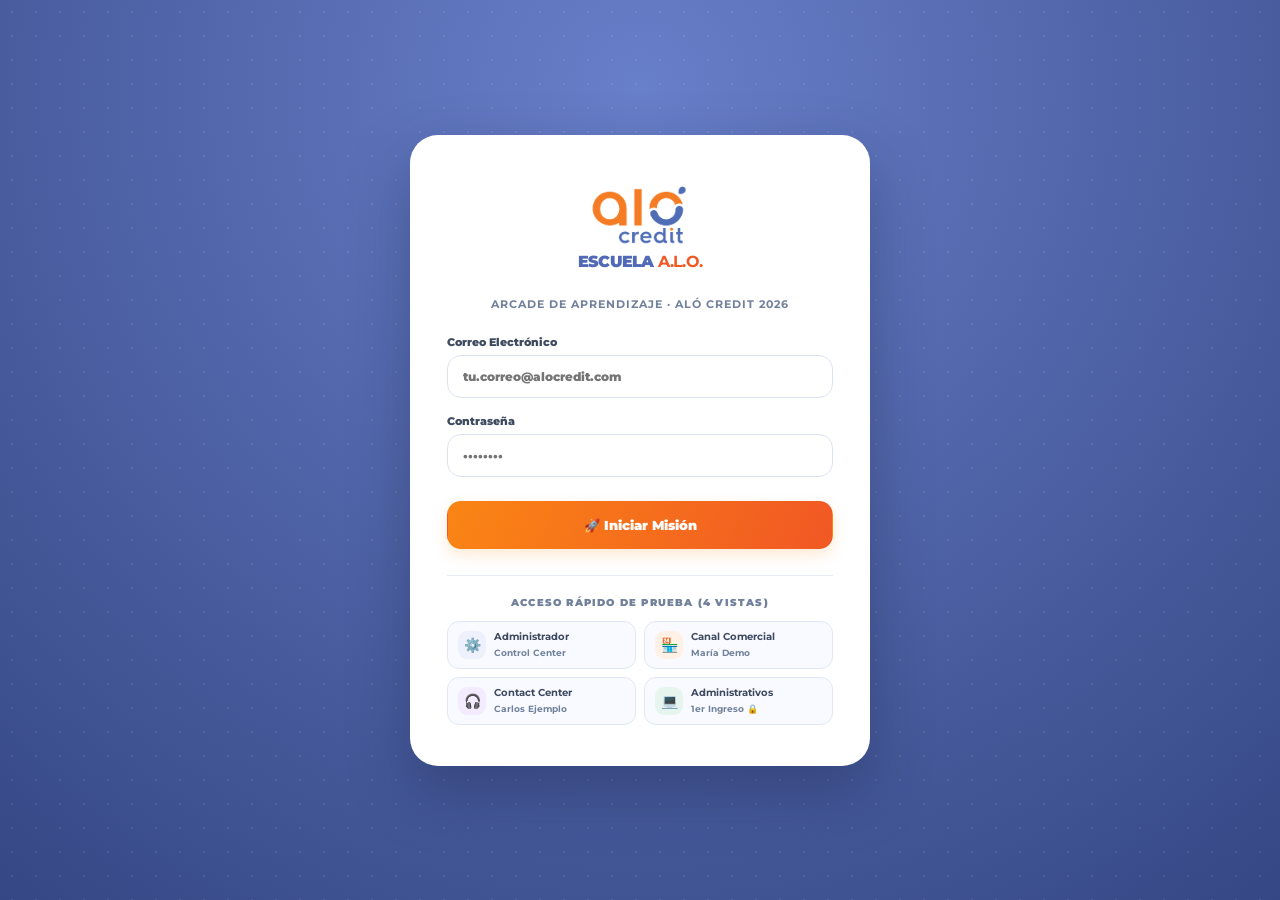
==== public/index.html @ 47733f9c "Add files via upload" ====
<!doctype html>
<html lang="es">
<head>
    <meta charset="utf-8">
    <meta name="viewport" content="width=device-width, initial-scale=1, viewport-fit=cover">
    <meta name="theme-color" content="#5169B7">
    <meta name="description" content="Escuela A.L.O. Arcade: experiencia interactiva de formación, onboarding, evaluación y analítica de Aló Credit. Arquitectura MVC PHP + SPA.">
    <title>Escuela A.L.O. | Level up · Tu talento transforma</title>
    <link rel="icon" type="image/png" href="./assets/logo.png">
    
    <!-- Hojas de Estilo Desacopladas (Rutas relativas para GitHub Pages y servidores locales) -->
    <link rel="stylesheet" href="./assets/css/app.css">
    <link rel="stylesheet" href="./assets/css/auth.css">
    <link rel="stylesheet" href="./assets/css/certificate.css">
</head>
<body>
    <div id="app-root">
        <!-- Renderizado dinámico de la SPA o Login -->
        <div style="min-height:100vh; display:flex; align-items:center; justify-content:center; font-family:'Montserrat',sans-serif; color:#5169b7;">
            <div style="text-align:center;">
                <div style="font-size:48px; margin-bottom:12px;">★</div>
                <h2 style="margin:0;">Iniciando Escuela A.L.O....</h2>
            </div>
        </div>
    </div>

    <!-- Inyección de configuración global para SPA (Soporte GitHub Pages y modo offline) -->
    <script>
        // Configuración de rutas relativas y detección de servidor estático
        window.APP_BASE_URL = '.';
        if (
            window.location.protocol === 'file:' ||
            window.location.hostname.includes('github.io') ||
            window.location.hostname.includes('githubpreview.dev')
        ) {
            window.FORCE_STATIC_MODE = true;
        }
    </script>

    <!-- Scripts de la Aplicación -->
    <script src="./assets/js/sound.js"></script>
    <script src="./assets/js/api.js"></script>
    <script src="./assets/js/course-player.js"></script>
    <script src="./assets/js/admin.js"></script>
    <script src="./assets/js/auth.js"></script>
    <script src="./assets/js/spa.js"></script>
</body>
</html>
---- public/assets/css/app.css ----
@import url('https://fonts.googleapis.com/css2?family=Montserrat:wght@400;500;600;700;800;900&display=swap');
:root{--orange:#fa8514;--orange-hot:#f15824;--blue:#5169b7;--ink:#3e4a60;--fog:#e6e7f5;--white:#fff;--surface:#f8f9ff;--line:#e6ebf5;--muted:#71809b;--gold:#ffbb37;--green:#0c9376;--red:#ed5e52;--shadow:0 11px 38px rgba(60,74,96,.075);--shadow-heavy:0 22px 58px rgba(60,74,96,.14);--radius:20px}
*{box-sizing:border-box}html{scroll-behavior:smooth}body{font-family:'Montserrat',Arial,sans-serif;font-size:13px;margin:0;background:#f3f6fd;color:var(--ink);-webkit-font-smoothing:antialiased}button,input,select,textarea{font:inherit}button{cursor:pointer}button:disabled{opacity:.5;cursor:not-allowed}a{text-decoration:none;color:inherit}img{max-width:100%}[hidden]{display:none!important}h1,h2,h3,h4,p{margin-top:0}h1{font-size:29px;letter-spacing:-1.2px;line-height:1.16}h2{font-size:21px;letter-spacing:-.5px}h3{font-size:16px;letter-spacing:-.25px}p{line-height:1.65}small{font-size:11px}::selection{background:#fa85144a}svg{vertical-align:middle}button:focus-visible,a:focus-visible,input:focus-visible,select:focus-visible,textarea:focus-visible{outline:3px solid var(--orange);outline-offset:3px}
.app-shell{display:flex;min-height:100vh}.sidebar{width:252px;min-width:252px;position:sticky;top:0;left:0;align-self:flex-start;height:100vh;background:var(--blue);color:#fff;display:flex;flex-direction:column;padding:22px 16px 16px;overflow:auto;z-index:50;box-shadow:7px 0 28px rgba(81,105,183,.13)}.sidebar:before{content:"";position:absolute;inset:0;background:radial-gradient(circle at 25% -4%,#fff3 0 130px,transparent 132px),linear-gradient(150deg,#fff1,transparent 35%);pointer-events:none}.brand-pane{padding:13px 14px 12px;background:#fff;border-radius:18px;position:relative;box-shadow:0 11px 22px rgba(30,48,99,.17);margin-bottom:24px;text-align:center}.brand-pane img{display:block;object-fit:contain;height:55px;width:100%;margin:auto}.brand-bottom{font-weight:900;font-size:16px;letter-spacing:-.8px;color:var(--blue);white-space:nowrap}.brand-bottom b{color:var(--orange-hot)}.side-kicker{font-size:10px;letter-spacing:1.5px;text-transform:uppercase;color:#fffe;font-weight:800;margin:6px 10px 9px}.side-nav{display:flex;flex-direction:column;gap:5px;position:relative}.nav-btn{border:0;background:transparent;width:100%;text-align:left;display:flex;gap:12px;align-items:center;color:#f8faff;padding:12px 13px;border-radius:13px;font-size:12px;font-weight:750;transition:background .16s,transform .16s}.nav-btn:hover{background:#fff2;transform:translateX(2px)}.nav-btn.active{background:#fff;color:var(--blue);box-shadow:0 7px 16px #1d2d6a30}.nav-btn.active .nav-icon{color:var(--orange-hot)}.nav-icon{display:inline-flex;font-size:17px;width:20px;justify-content:center;flex-shrink:0}.nav-tag{margin-left:auto;font-weight:900;color:#fff;background:var(--orange-hot);padding:2px 6px;border-radius:7px;font-size:9px}.side-divider{height:1px;background:#ffffff38;margin:16px 12px 13px}.side-bottom{margin-top:auto;position:relative;padding-top:24px}.side-achievement{background:#ffffff1e;border:1px solid #ffffff38;border-radius:16px;padding:14px;display:flex;align-items:center;gap:10px}.side-achievement span:first-child{font-size:28px}.side-achievement b{display:block;font-size:12px}.side-achievement small{color:#ffffffdb}.side-bottom p{font-size:10px;color:#ffffffdc;text-align:center;margin:14px 0 4px}
.shell-main{flex:1;min-width:0;display:flex;flex-direction:column}.topbar{position:sticky;z-index:40;top:0;background:#fffc;backdrop-filter:blur(18px);border-bottom:1px solid #ecedf7;min-height:78px;display:flex;align-items:center;gap:17px;padding:15px 30px}.topbar-left{display:flex;align-items:center;gap:12px;min-width:0}.topbar-greeting{display:block;font-weight:850;font-size:15px;color:var(--ink)}.topbar-sub{color:#8c96aa;display:block;font-size:10px;margin-top:3px}.topbar-spacer{flex:1}.top-search{display:flex;align-items:center;border:1px solid var(--line);background:#f7f8fd;border-radius:13px;min-width:170px;width:300px;padding:10px 12px;gap:10px}.top-search input{border:none;outline:0;min-width:0;width:100%;background:transparent;color:var(--ink);font-size:11px}.top-search svg{opacity:.6}.top-pill{background:#fff2ed;color:#d96610;border-radius:99px;padding:8px 11px;border:1px solid #ffe2ca;font-size:10px;font-weight:800;white-space:nowrap}.user-picker{display:flex;align-items:center;gap:9px}.user-avatar{width:37px;height:37px;background:linear-gradient(145deg,var(--orange),var(--orange-hot));display:grid;place-items:center;border-radius:13px;color:#fff;font-weight:900;flex-shrink:0;box-shadow:0 4px 9px #fa851433}.user-picker select{border:0;background:transparent;min-width:140px;max-width:180px;font-size:11px;color:var(--ink);font-weight:750;cursor:pointer}.hamburger{display:none;border:0;border-radius:11px;background:#f4f6fd;padding:9px;color:var(--blue)}
.page-root{padding:28px 32px 34px;flex:1;width:100%;max-width:1700px;margin:0 auto}.app-footer{padding:15px 32px 22px;color:#98a0b1;font-size:10px;display:flex;justify-content:space-between;gap:15px;flex-wrap:wrap}.page-head{display:flex;align-items:end;justify-content:space-between;gap:20px;margin-bottom:22px;flex-wrap:wrap}.eyebrow{display:inline-flex;align-items:center;gap:6px;text-transform:uppercase;letter-spacing:1.4px;font-weight:900;color:var(--orange-hot);font-size:10px;margin-bottom:9px}.page-head p{color:var(--muted);margin:8px 0 0;font-size:12px}.section-head{display:flex;justify-content:space-between;gap:14px;align-items:center;margin:25px 0 14px}.section-head h2{margin:0}.section-head p{margin:5px 0 0;color:var(--muted);font-size:11px}.section-actions{display:flex;align-items:center;gap:8px;flex-wrap:wrap}
.btn{border:1px solid transparent;border-radius:12px;padding:12px 17px;display:inline-flex;align-items:center;justify-content:center;gap:8px;background:#fff;color:var(--ink);font-weight:850;font-size:11px;box-shadow:0 3px 8px #3e4a6008;white-space:nowrap;transition:transform .15s,box-shadow .15s,background .15s}.btn:hover:not(:disabled){transform:translateY(-2px);box-shadow:0 7px 18px #3e4a601c}.btn:active:not(:disabled){transform:translateY(1px)}.btn-primary{background:linear-gradient(110deg,var(--orange),var(--orange-hot));color:#fff;box-shadow:0 6px 15px #fa85142f}.btn-outline{border-color:#cfd8ef;background:#fff;color:var(--blue)}.btn-soft{background:#eef1fb;color:var(--blue)}.btn-ghost{background:transparent;color:var(--blue);box-shadow:none}.btn-small{font-size:10px;padding:9px 12px;border-radius:10px}.btn-danger{background:#ffefef;color:#d74439;border:1px solid #fad5d2}.btn-wide{width:100%}.icon-btn{background:#fff;border:1px solid var(--line);border-radius:12px;padding:8px 10px;color:var(--blue)}.mini-badge{display:inline-flex;align-items:center;gap:4px;border-radius:20px;background:#f1f3fd;color:var(--blue);font-size:10px;padding:5px 9px;font-weight:850}.mini-badge.orange{background:#fff1e5;color:#f17813}.mini-badge.green{background:#e6f6ee;color:#12815f}.mini-badge.red{background:#fff1ee;color:#d94c43}.mini-badge.gold{background:#fff6da;color:#b9840d}.mini-badge.dark{background:#edf0f5;color:#4f647b}
.card{background:#fff;border:1px solid var(--line);box-shadow:var(--shadow);border-radius:var(--radius);padding:20px}.card.clean{box-shadow:none}.card-clip{overflow:hidden}.card-header{display:flex;align-items:center;justify-content:space-between;gap:12px;margin-bottom:13px}.card-header h3{margin:0}.card-header .muted{font-size:10px;color:var(--muted)}.subtle{color:var(--muted)}.kpi-grid{display:grid;grid-template-columns:repeat(4,minmax(0,1fr));gap:15px}.kpi-card{padding:20px 18px;display:flex;align-items:center;gap:14px}.kpi-icon{width:47px;height:47px;border-radius:15px;background:#fff2e5;color:var(--orange-hot);display:grid;place-items:center;font-size:23px;flex-shrink:0}.kpi-icon.blue{background:#edf0ff;color:var(--blue)}.kpi-icon.green{background:#e9f9f4;color:var(--green)}.kpi-icon.gold{background:#fff7e8;color:#d58d09}.kpi-label{display:block;color:var(--muted);font-size:10px;font-weight:700;line-height:1.3}.kpi-value{display:block;color:var(--ink);font-size:24px;letter-spacing:-1px;font-weight:900;margin:5px 0 0}.kpi-sub{font-size:9px;color:#9ba5b8;display:block;margin-top:2px}
.hero{position:relative;overflow:hidden;min-height:280px;background:#79b9f0 url('[data-uri]') center center/cover;border-radius:25px;padding:26px 29px;display:flex;align-items:center;border:2px solid #fff;box-shadow:0 13px 30px #5169b725}.hero:before{content:"";position:absolute;inset:0;background:linear-gradient(90deg,#5169b7 0%,#5169b7ed 19%,#5169b7b8 43%,transparent 77%)}.hero:after{content:"";position:absolute;left:0;bottom:0;right:0;height:30px;background:repeating-linear-gradient(90deg,#aa6825 0 38px,#d58527 38px 73px,#a96b2e 73px 76px);opacity:.92;clip-path:polygon(0 48%,65% 48%,68% 0%,100% 0%,100% 100%,0 100%)}.hero-content{max-width:545px;position:relative;z-index:2;color:white;padding-bottom:12px}.hero-top{display:inline-flex;gap:6px;align-items:center;padding:6px 10px;border-radius:8px;color:#fff;background:#fff3;backdrop-filter:blur(5px);font-size:10px;font-weight:850;letter-spacing:.9px;margin-bottom:12px}.hero h1{font-size:38px;color:#fff;text-shadow:0 3px 0 #3e4a6030;line-height:1.08;letter-spacing:-1.8px;margin-bottom:10px}.hero h1 em{color:#ffd054;font-style:normal}.hero p{font-size:12px;line-height:1.8;max-width:415px;color:#ffffffed;margin-bottom:16px}.hero-actions{display:flex;align-items:center;flex-wrap:wrap;gap:10px}.hero .btn-ghost-light{color:#fff;background:#ffffff27;border-color:#ffffff70}.hero-avatar{height:260px;width:225px;position:absolute;bottom:12px;right:18%;z-index:2;filter:drop-shadow(1px 9px 0px #40538d38)}.hero-coin{z-index:2;position:absolute;color:#ffca41;font-size:31px;top:53px;right:9%;text-shadow:0 3px 0 #bb7619}.hero-coin.two{top:auto;bottom:88px;right:32%;font-size:22px}.hero-star{z-index:2;position:absolute;right:5%;bottom:63px;font-size:35px;transform:rotate(-15deg)}.home-body{display:grid;grid-template-columns:minmax(0,1.7fr) minmax(280px,.92fr);gap:17px}.pillar-grid{display:grid;grid-template-columns:repeat(3,minmax(0,1fr));gap:12px}.pillar-card{background:linear-gradient(135deg,#ff762b,#f15824);color:#fff;min-height:118px;border-radius:18px;padding:17px;position:relative;overflow:hidden;box-shadow:0 7px 16px #f158242b}.pillar-card:after{content:"✦";position:absolute;font-size:82px;color:#ffffff15;top:-35px;right:-3px}.pillar-card.l{background:linear-gradient(135deg,#ffc14f,#f49b0b);box-shadow:0 7px 16px #ffc14f31}.pillar-card.o{background:linear-gradient(135deg,#25a58a,#087860);box-shadow:0 7px 16px #25a58a2b}.pillar-card .pillar-symbol{font-size:28px;display:block;margin-bottom:12px}.pillar-card b{font-size:14px}.pillar-card small{display:block;line-height:1.5;font-size:10px;margin-top:5px;color:#fffdf1}.role-grid{display:grid;grid-template-columns:repeat(3,minmax(0,1fr));gap:12px}.role-tile{border:1px solid #e2e6f7;background:#f8faff;border-radius:15px;padding:16px 12px;text-align:left;min-height:108px;transition:transform .2s,border-color .2s}.role-tile:hover{border-color:var(--blue);transform:translateY(-3px)}.role-tile .role-icon{font-size:29px;display:block;margin-bottom:12px}.role-tile b{font-size:11px}.role-tile.selected{border:2px solid var(--orange);background:#fff6eb}.mission-card{padding:21px;position:relative;overflow:hidden}.mission-card:before{content:"";position:absolute;width:150px;height:150px;border-radius:50%;right:-92px;top:-96px;background:#ffe9cf}.mission-heading{display:flex;gap:13px;align-items:center}.mission-badge{height:46px;width:46px;display:grid;place-items:center;background:#fff2e2;border-radius:13px;font-size:25px}.mission-heading h3{margin:0;font-size:15px}.mission-heading p{margin:5px 0 0;font-size:10px;color:var(--muted)}.progress-track{height:10px;border-radius:15px;background:#e7ecf7;overflow:hidden;margin-top:16px}.progress-fill{height:100%;background:linear-gradient(90deg,var(--orange),var(--orange-hot));border-radius:15px;transition:width .4s}.progress-fill.green{background:linear-gradient(90deg,#18bc91,#07866b)}.progress-row{display:flex;justify-content:space-between;align-items:center;gap:12px;margin-top:8px;color:var(--muted);font-size:10px;font-weight:700}.mini-path{display:flex;align-items:start;gap:7px;margin:22px 0 20px}.path-step{flex:1;text-align:center;position:relative;min-width:0}.path-step:not(:last-child):after{content:"";position:absolute;left:calc(50% + 21px);right:calc(-50% + 21px);top:19px;border-top:3px dotted #d8deec}.step-cube{width:38px;height:38px;border-radius:11px;display:grid;place-items:center;background:#e6ebf5;color:#8791a7;font-size:18px;font-weight:900;margin:0 auto 8px;box-shadow:0 5px 0 #d2d8e7;position:relative;z-index:2}.step-cube.done{background:#26b18b;color:white;box-shadow:0 5px 0 #16866a}.step-cube.now{background:var(--orange);color:white;box-shadow:0 5px 0 #cd5817}.path-step small{font-size:9px;font-weight:800;display:block;color:var(--muted);line-height:1.3}.xp-card{display:flex;align-items:center;gap:15px;background:#fff8e9;border:1px solid #ffe3b6;border-radius:17px;padding:17px}.xp-card span:first-child{font-size:31px}.xp-card b{font-size:16px}.xp-card small{display:block;color:#a17d47;margin-top:3px}.xp-spark{font-weight:900;font-size:26px;color:#e99e1d}
.course-grid{display:grid;grid-template-columns:repeat(3,minmax(0,1fr));gap:15px}.course-card{padding:0;overflow:hidden;display:flex;flex-direction:column;transition:transform .16s,box-shadow .16s}.course-card:hover{transform:translateY(-3px);box-shadow:var(--shadow-heavy)}.course-cover{height:136px;position:relative;background:linear-gradient(135deg,#647bd2,#93c9f3);overflow:hidden;padding:16px;display:flex;align-items:flex-end;color:white}.course-cover.orange{background:linear-gradient(135deg,#ffab4c,#f15824)}.course-cover.green{background:linear-gradient(135deg,#17b28d,#087b73)}.course-cover.purple{background:linear-gradient(135deg,#7b78d3,#5169b7)}.course-cover.gold{background:linear-gradient(135deg,#ffd262,#fa8514)}.course-cover:before{content:"";position:absolute;right:-22px;top:-24px;width:145px;height:145px;border:24px solid #ffffff2d;border-radius:50%}.course-cover-icon{position:absolute;right:15px;bottom:5px;line-height:1;font-size:88px;opacity:.4;transform:rotate(-10deg)}.course-cover-label{position:relative;z-index:1;font-size:10px;font-weight:900;background:#ffffff38;padding:6px 9px;border-radius:7px}.course-body{padding:17px;flex:1;display:flex;flex-direction:column;gap:10px}.course-body h3{margin:0;font-size:13px;line-height:1.45}.course-body p{font-size:10px;color:var(--muted);margin:0}.course-meta{display:flex;align-items:center;gap:7px;flex-wrap:wrap;margin-top:auto}.course-card .progress-track{height:7px;margin:2px 0 0}.course-footer{display:flex;align-items:center;justify-content:space-between;gap:8px}.course-footer small{font-weight:800;color:var(--muted)}.empty-state{text-align:center;padding:34px;border:2px dashed #dce1f2;border-radius:18px;background:#fff;color:var(--muted)}.empty-state div{font-size:40px;margin-bottom:12px}.empty-state h3{color:var(--ink)}
.level-intro{padding:24px;background:linear-gradient(110deg,#fff8ef,#fff);border:1px solid #f8d7b9;border-radius:20px;display:flex;gap:16px;align-items:center;justify-content:space-between;margin-bottom:22px}.level-summary{display:flex;gap:14px;align-items:center}.level-summary .medal{font-size:45px}.level-summary h2{margin:0 0 5px}.level-summary p{margin:0;color:var(--muted);font-size:11px}.level-grid{display:grid;grid-template-columns:repeat(3,minmax(0,1fr));gap:16px}.level-card{position:relative;overflow:hidden;padding:21px;min-height:265px;display:flex;flex-direction:column}.level-card .level-num{font-size:10px;letter-spacing:1.5px;color:var(--blue);font-weight:900}.level-card .level-large{font-size:42px;line-height:1;margin:18px 0}.level-card h3{font-size:14px;line-height:1.45;margin:0 0 8px}.level-card p{font-size:11px;color:var(--muted);flex:1}.level-card.finished{border-color:#bee7d6}.level-card.current{border:2px solid var(--orange);box-shadow:0 12px 26px #fa851420}.level-card.locked{background:#f7f8fc}.level-card.locked:before{content:'🔒';position:absolute;top:20px;right:18px}.level-card .btn{margin-top:12px}.timeline-info{display:flex;gap:8px;flex-wrap:wrap;margin:9px 0 0}.timeline-info .mini-badge{font-size:9px}
.course-shell{display:grid;grid-template-columns:minmax(0,1.65fr) minmax(250px,.75fr);gap:18px;align-items:start}.course-play-header{padding:0;overflow:hidden}.play-world{background:linear-gradient(90deg,#5169b7e0,#5169b790),url('[data-uri]') center center/cover;color:#fff;padding:32px;min-height:182px}.play-world h1{font-size:26px;color:#fff;margin:12px 0 8px}.play-world p{font-size:11px;color:#fffdf4;max-width:510px}.play-content{padding:24px}.phase-nav{display:flex;gap:6px;margin-bottom:21px;overflow:auto;padding-bottom:5px}.phase-btn{background:#f4f6fc;border:1px solid transparent;border-radius:10px;padding:11px 12px;font-size:10px;color:var(--muted);font-weight:850;white-space:nowrap}.phase-btn.current{background:var(--blue);color:#fff}.phase-btn.passed{color:var(--green);background:#e6f6f0}.reading-panel{background:#f7f9fd;border:1px solid var(--line);padding:20px;border-radius:17px;min-height:175px}.reading-panel h2{font-size:18px;margin:0 0 11px}.reading-panel p{font-size:12px;color:#667387}.reading-panel .story-quote{font-size:15px;line-height:1.75;font-weight:750;color:var(--ink)}.options-list{display:flex;flex-direction:column;gap:9px;margin-top:15px}.option-btn{width:100%;display:flex;align-items:flex-start;text-align:left;gap:11px;border:1px solid #dce3ef;background:#fff;border-radius:13px;padding:14px 13px;color:var(--ink);font-size:11px;line-height:1.55;font-weight:650;transition:border-color .15s,background .15s}.option-btn:hover{border-color:var(--blue);background:#f7f9ff}.option-btn.selected{border-color:var(--blue);background:#eef2ff}.option-letter{width:22px;height:22px;border-radius:7px;display:grid;place-items:center;background:#eef1fb;color:var(--blue);font-weight:900;font-size:10px;flex-shrink:0}.quiz-progress{background:#eef1fb;border-radius:8px;height:8px;overflow:hidden;margin:13px 0}.quiz-progress>div{height:100%;background:linear-gradient(90deg,var(--orange),var(--orange-hot))}.quiz-result{text-align:center;padding:25px;background:#fff;border:1px solid var(--line);border-radius:20px}.quiz-result .score-circle{width:130px;height:130px;display:grid;place-items:center;border:9px solid var(--orange);border-radius:50%;margin:12px auto 22px;font-size:31px;font-weight:900;color:var(--ink)}.quiz-result .score-circle.pass{border-color:#1caf85}.quiz-result h2{font-size:21px}.course-outline{display:flex;flex-direction:column;gap:8px}.outline-item{display:flex;align-items:center;gap:10px;padding:12px;border:1px solid var(--line);background:#fff;border-radius:12px;text-align:left;width:100%;transition:background .15s}.outline-item:hover{background:#f7f9ff}.outline-item.active{border-color:var(--orange);background:#fff9f4}.outline-symbol{width:30px;height:30px;display:grid;place-items:center;background:#f0f3fb;border-radius:9px;flex-shrink:0}.outline-text{font-size:10px;line-height:1.5;flex:1}.outline-text b{display:block;color:var(--ink);font-size:11px}.outline-text small{color:var(--muted)}
.filter-row{display:flex;align-items:center;gap:10px;flex-wrap:wrap;margin-bottom:18px}.select,.text-input,.textarea{border:1px solid #dbe2ee;border-radius:12px;padding:11px 12px;background:#fff;color:var(--ink);font-size:11px;min-width:0;outline-color:var(--blue)}.text-input{width:100%}.textarea{width:100%;resize:vertical;min-height:86px}.filter-row .select{min-width:150px}.filter-row .text-input{max-width:290px}.segmented{display:inline-flex;padding:4px;border-radius:12px;background:#eaeef9;gap:3px}.segmented button{border:0;background:transparent;color:var(--muted);font-weight:850;border-radius:9px;padding:8px 11px;font-size:10px}.segmented button.active{background:#fff;color:var(--blue);box-shadow:0 2px 7px #3e4a601c}.data-table-wrap{width:100%;overflow:auto;border-radius:15px;border:1px solid var(--line)}.data-table{width:100%;border-collapse:collapse;background:#fff;min-width:650px}.data-table th{text-align:left;padding:14px 13px;color:#75809b;font-size:9px;letter-spacing:.6px;text-transform:uppercase;background:#f5f7fd;white-space:nowrap}.data-table td{padding:13px 13px;color:var(--ink);font-size:10px;border-top:1px solid #edf0f6}.data-table tr:hover td{background:#fcfdff}.data-table td strong{font-size:11px}.data-actions{display:flex;gap:4px}.trunc{max-width:260px;overflow:hidden;white-space:nowrap;text-overflow:ellipsis}.tab-row{display:flex;gap:4px;overflow:auto;border-bottom:1px solid #e1e6f2;margin-bottom:18px}.tab-btn{border:0;background:transparent;color:var(--muted);font-size:11px;font-weight:800;padding:13px 13px;white-space:nowrap;border-bottom:3px solid transparent}.tab-btn.active{border-bottom-color:var(--orange-hot);color:var(--orange-hot)}.admin-banner{display:flex;align-items:center;justify-content:space-between;gap:17px;padding:21px;background:linear-gradient(110deg,var(--blue),#788bcf);border-radius:18px;color:#fff;margin-bottom:18px;position:relative;overflow:hidden}.admin-banner:after{content:'⚙';font-size:130px;position:absolute;right:22%;top:-36px;color:#ffffff17}.admin-banner>*{position:relative;z-index:1}.admin-banner h2{margin:0 0 6px;color:#fff;font-size:21px}.admin-banner p{color:#fffdeb;margin:0;font-size:11px}.admin-grid{display:grid;grid-template-columns:minmax(0,1.3fr) minmax(270px,.7fr);gap:16px}.bar-chart{display:flex;align-items:end;gap:8px;min-height:160px;padding:14px 4px 6px}.bar-col{flex:1;display:flex;align-items:center;flex-direction:column;gap:8px;min-width:0}.bar-track{height:130px;width:100%;display:flex;align-items:end;justify-content:center;border-bottom:1px solid var(--line)}.bar{width:min(100%,27px);min-height:4px;border-radius:7px 7px 3px 3px;background:linear-gradient(0deg,var(--orange-hot),var(--orange));transition:height .4s}.bar-col small{font-size:9px;color:var(--muted)}.metric-row{display:flex;gap:10px;align-items:center;padding:12px 0;border-bottom:1px solid var(--line)}.metric-row:last-child{border-bottom:0}.metric-row strong{font-size:12px}.metric-row small{color:var(--muted);display:block;margin-top:2px}.metric-value{margin-left:auto;font-size:17px;font-weight:900;color:var(--blue)}.inline-info{font-size:10px;color:var(--muted);line-height:1.7}.note-panel{background:#fff9ec;border:1px solid #ffe2b0;border-radius:15px;padding:15px;color:#a4742b;font-size:11px;line-height:1.65}.note-panel strong{color:#975717}.checklist{display:flex;flex-direction:column;gap:8px}.checklist label{display:flex;gap:9px;align-items:flex-start;padding:11px 12px;background:#f7f9fd;border-radius:11px;border:1px solid var(--line);font-size:11px}.checklist input{accent-color:var(--orange);margin-top:1px}.callout{display:flex;align-items:center;justify-content:space-between;gap:14px;background:#e7f6f1;border:1px solid #bde5d6;border-radius:16px;padding:17px}.callout h3{margin:0 0 5px;color:#126a54}.callout p{font-size:11px;margin:0;color:#377a66}
/* Form and modal */
#modal-root:empty{display:none}.modal-overlay{position:fixed;inset:0;background:#233457ad;backdrop-filter:blur(5px);z-index:100;display:flex;align-items:center;justify-content:center;padding:23px}.modal{background:#fff;border-radius:24px;width:min(100%,620px);max-height:min(91vh,860px);overflow:auto;box-shadow:var(--shadow-heavy);position:relative}.modal.wide{width:min(100%,970px)}.modal-top{position:sticky;top:0;background:#fff;border-bottom:1px solid var(--line);z-index:1;display:flex;align-items:center;justify-content:space-between;gap:14px;padding:21px 24px}.modal-top h2{margin:0;font-size:19px}.modal-body{padding:22px 24px 26px}.modal-x{border:0;background:#edf0f8;border-radius:10px;width:33px;height:33px;font-size:18px;color:var(--ink)}.form-grid{display:grid;grid-template-columns:repeat(2,minmax(0,1fr));gap:15px}.form-field{display:flex;flex-direction:column;gap:7px}.form-field.full{grid-column:1/-1}.form-field label{font-size:10px;font-weight:900;color:var(--ink)}.form-field small{color:var(--muted)}.form-actions{display:flex;justify-content:end;gap:9px;margin-top:20px;flex-wrap:wrap}.file-drop{padding:26px;border:2px dashed #b9c6e9;border-radius:18px;text-align:center;background:#f8faff;display:flex;align-items:center;flex-direction:column;gap:12px}.file-drop input{max-width:250px}.file-drop p{font-size:11px;color:var(--muted)}.split-right{display:grid;grid-template-columns:minmax(0,1fr) 235px;gap:20px}.reading-list{padding-left:18px;line-height:2;font-size:12px}.reading-list li{margin-bottom:4px}.cert{background:#fffbf4;border:9px double #f7c278;border-radius:14px;padding:40px 26px;text-align:center;color:var(--ink)}.cert .logo-cert{width:140px;height:80px;object-fit:contain}.cert h2{font-size:30px;color:var(--orange-hot)}.cert p{font-size:13px}.cert .cert-user{font-size:24px;font-weight:900;margin:20px 0}.cert .cert-ribbon{background:var(--blue);color:white;padding:10px;margin:22px 0;border-radius:10px}.cert-foot{font-size:10px;color:#7c869b}.stat-hero{font-size:52px;font-weight:900;color:var(--orange-hot);line-height:1.1}.badge-grid{display:grid;grid-template-columns:repeat(4,minmax(0,1fr));gap:15px}.award{padding:22px 12px;text-align:center}.award-symbol{font-size:41px;filter:drop-shadow(0 7px 3px #3e4a6017);margin-bottom:11px}.award h3{font-size:12px;margin:0 0 6px}.award p{font-size:10px;color:var(--muted)}.award.muted{filter:grayscale(1);opacity:.55}.banner-concept img{width:100%;display:block;border-radius:15px}.smallprint{font-size:10px;color:var(--muted)}.startup{min-height:56vh;display:flex;flex-direction:column;align-items:center;justify-content:center;color:var(--blue)}.startup-icon{font-size:60px;color:var(--orange)}#toast-root{position:fixed;bottom:20px;right:20px;z-index:150;display:flex;flex-direction:column;gap:9px;pointer-events:none}.toast{background:#3e4a60;color:#fff;padding:14px 18px;box-shadow:0 12px 36px #3e4a6055;border-radius:13px;font-size:11px;font-weight:800;max-width:370px;animation:toastin .25s}.toast.error{background:#b9433b}.toast.success{background:#117e65}@keyframes toastin{from{opacity:0;transform:translateY(13px)}to{opacity:1;transform:translateY(0)}}
@media(max-width:1350px){.sidebar{width:231px;min-width:231px}.page-root{padding:22px}.topbar{padding:13px 22px}.course-grid{grid-template-columns:repeat(2,minmax(0,1fr))}.hero-avatar{right:10%}}
@media(max-width:1080px){.sidebar{width:210px;min-width:210px;padding:18px 10px}.nav-btn{padding:10px}.topbar .top-search{display:none}.kpi-grid{grid-template-columns:repeat(2,minmax(0,1fr))}.home-body{grid-template-columns:1fr}.home-body>.card{min-width:0}.hero-avatar{right:5%}.admin-grid{grid-template-columns:1fr}}
@media(max-width:760px){.sidebar{position:fixed;left:0;top:0;bottom:0;width:260px;min-width:260px;transform:translateX(-105%);transition:transform .25s}.sidebar.open{transform:translateX(0)}.overlay-backdrop{position:fixed;inset:0;background:#213f6c91;z-index:45}.hamburger{display:block}.topbar{min-height:69px;padding:12px 15px}.topbar-sub{display:none}.topbar-greeting{font-size:12px}.top-pill{display:none}.user-picker select{max-width:105px;min-width:90px;font-size:10px}.user-avatar{width:31px;height:31px;border-radius:9px}.page-root{padding:16px 14px 22px}.app-footer{padding:14px;font-size:9px}.hero{min-height:310px;padding:20px}.hero h1{font-size:28px}.hero p{font-size:10px;max-width:280px}.hero-avatar{height:200px;width:180px;right:-35px;bottom:13px;opacity:.85}.hero-content{max-width:78%}.hero-content .btn{padding:11px;font-size:10px}.hero-coin{right:17%}.hero-star{display:none}.pillar-grid{grid-template-columns:1fr 1fr 1fr;gap:7px}.pillar-card{min-height:112px;padding:12px 9px}.pillar-card .pillar-symbol{font-size:25px;margin-bottom:6px}.pillar-card b{font-size:10px}.pillar-card small{font-size:8px}.role-grid{gap:8px}.role-tile{padding:12px 8px;min-height:98px}.role-tile b{font-size:9px}.role-tile .role-icon{font-size:24px}.course-grid{grid-template-columns:1fr}.level-grid{grid-template-columns:repeat(2,minmax(0,1fr));gap:10px}.course-shell{grid-template-columns:1fr}.badge-grid{grid-template-columns:repeat(2,minmax(0,1fr))}.level-card{padding:14px;min-height:246px}.level-card .level-large{font-size:33px}.level-card p{font-size:10px}.kpi-card{padding:13px;gap:9px}.kpi-icon{width:38px;height:38px;font-size:18px;border-radius:11px}.kpi-value{font-size:20px}.kpi-label{font-size:9px}.card{padding:16px}.page-head h1{font-size:23px}.level-intro{flex-direction:column;align-items:start}.admin-banner{align-items:start;flex-direction:column}.modal-overlay{padding:10px}.modal-top{padding:16px}.modal-body{padding:16px}.split-right{grid-template-columns:1fr}}
@media(max-width:440px){.topbar-greeting{max-width:145px;white-space:nowrap;overflow:hidden;text-overflow:ellipsis}.hero-content{max-width:83%}.hero-avatar{right:-65px}.hero h1{font-size:27px}.kpi-grid{gap:9px}.kpi-value{font-size:18px}.kpi-icon{width:33px;height:33px}.form-grid{grid-template-columns:1fr}.level-grid{grid-template-columns:1fr}.course-cover{height:119px}.hero-actions{gap:5px}.hero .btn{font-size:9px;padding:9px}.sidebar{width:252px}.tab-btn{padding:12px 10px}}
@media(prefers-reduced-motion:reduce){*,*:before,*:after{animation-duration:.001s!important;transition-duration:.001s!important;scroll-behavior:auto!important}}
@media print{.sidebar,.topbar,.app-footer,.btn,.hero-actions,.modal-top,#toast-root{display:none!important}.page-root{padding:0}.modal-overlay{position:static;background:white;padding:0}.modal{max-height:none;box-shadow:none;width:100%}.cert{border:7px double var(--orange)}body{background:white}}


/* Extra styles for Admin Control Center and SPA */
.btn-logout { border: 1px solid var(--line); background: #fff; border-radius: 10px; padding: 6px 10px; font-size: 11px; font-weight: 750; color: var(--muted); cursor: pointer; transition: color .15s, background .15s; }
.btn-logout:hover { color: var(--red); background: #ffefef; border-color: #fad5d2; }
.user-name-label { font-weight: 800; font-size: 12px; color: var(--ink); }
.top-pill.admin { background: #eef1fb; color: var(--blue); border-color: #cfd8ef; }
.brand-pane img { display: block; object-fit: contain; height: 55px; width: 100%; margin: auto; }
---- public/assets/css/auth.css ----
/* Estilos de Autenticación y Cambio Obligatorio de Contraseña */
.auth-wrapper {
    min-height: 100vh;
    display: flex;
    align-items: center;
    justify-content: center;
    background: radial-gradient(circle at 50% 10%, #687fc9 0%, #354784 100%);
    padding: 24px;
    position: relative;
    overflow: hidden;
}

.auth-wrapper::before {
    content: "";
    position: absolute;
    inset: 0;
    background: radial-gradient(#ffffff15 1px, transparent 1px);
    background-size: 24px 24px;
    pointer-events: none;
}

.auth-card {
    background: #fff;
    border-radius: 28px;
    width: min(100%, 460px);
    padding: 38px 34px;
    box-shadow: 0 25px 60px rgba(22, 33, 68, .35);
    position: relative;
    z-index: 2;
    text-align: center;
    border: 3px solid #ffffff40;
}

.auth-brand {
    font-size: 22px;
    font-weight: 900;
    color: var(--blue);
    letter-spacing: -1px;
    margin-bottom: 6px;
}
.auth-brand b { color: var(--orange-hot); }

.auth-tagline {
    font-size: 11px;
    color: var(--muted);
    font-weight: 700;
    margin-bottom: 24px;
    text-transform: uppercase;
    letter-spacing: 1px;
}

.auth-form {
    text-align: left;
    display: flex;
    flex-direction: column;
    gap: 16px;
}

.auth-form label {
    font-size: 11px;
    font-weight: 850;
    color: var(--ink);
    display: flex;
    flex-direction: column;
    gap: 6px;
}

.auth-form input {
    border: 1.5px solid #dce3f0;
    border-radius: 14px;
    padding: 13px 15px;
    font-size: 12px;
    transition: border-color .15s, box-shadow .15s;
}
.auth-form input:focus {
    outline: none;
    border-color: var(--orange);
    box-shadow: 0 0 0 3px #fa851425;
}

.btn-auth-submit {
    margin-top: 8px;
    padding: 15px;
    border-radius: 14px;
    font-size: 13px;
    font-weight: 900;
}

/* PANEL DEMO DE ACCESO RÁPIDO CON LOS 4 USUARIOS */
.demo-accounts {
    margin-top: 26px;
    padding-top: 20px;
    border-top: 1px solid var(--line);
    text-align: left;
}
.demo-accounts-title {
    font-size: 10px;
    font-weight: 900;
    text-transform: uppercase;
    letter-spacing: 1.2px;
    color: var(--muted);
    margin-bottom: 12px;
    text-align: center;
}
.demo-user-grid {
    display: grid;
    grid-template-columns: repeat(2, 1fr);
    gap: 8px;
}
.demo-user-btn {
    border: 1.5px solid #e1e7f5;
    background: #f8faff;
    border-radius: 12px;
    padding: 9px 10px;
    display: flex;
    align-items: center;
    gap: 8px;
    text-align: left;
    transition: background .15s, border-color .15s, transform .15s;
    cursor: pointer;
}
.demo-user-btn:hover {
    background: #fff;
    border-color: var(--blue);
    transform: translateY(-1px);
    box-shadow: 0 4px 10px #3e4a6010;
}
.demo-user-btn .badge-avatar {
    width: 28px;
    height: 28px;
    border-radius: 9px;
    display: grid;
    place-items: center;
    font-size: 14px;
    flex-shrink: 0;
    background: #e9eefb;
}
.demo-user-btn.cp .badge-avatar { background: #fff1e5; }
.demo-user-btn.cc .badge-avatar { background: #f3ebff; }
.demo-user-btn.adm .badge-avatar { background: #e6f6ee; }
.demo-user-btn.admin .badge-avatar { background: #eef1fb; }

.demo-user-info b { display: block; font-size: 10px; color: var(--ink); line-height: 1.2; }
.demo-user-info small { font-size: 9px; color: var(--muted); font-weight: 700; }

/* MODAL / PANTALLA CAMBIO OBLIGATORIO DE CONTRASEÑA */
.must-change-modal {
    background: #fff;
    border-radius: 28px;
    padding: 34px 30px;
    width: min(100%, 450px);
    box-shadow: 0 25px 60px rgba(0,0,0,.35);
    text-align: center;
}
.must-change-icon {
    font-size: 46px;
    margin-bottom: 12px;
}
.must-change-modal h2 {
    font-size: 20px;
    color: var(--ink);
    margin-bottom: 8px;
}
.must-change-modal p {
    font-size: 12px;
    color: var(--muted);
    line-height: 1.6;
    margin-bottom: 22px;
}
---- public/assets/css/certificate.css ----
/* Estilos de Certificado y Diploma Imprimible */
.certificate-container {
    padding: 20px;
    display: flex;
    flex-direction: column;
    align-items: center;
    gap: 16px;
}

.cert-card {
    background: #fffdf9;
    border: 10px double #e5ad57;
    border-radius: 18px;
    padding: 44px 36px;
    text-align: center;
    color: var(--ink);
    max-width: 760px;
    width: 100%;
    position: relative;
    box-shadow: 0 16px 40px rgba(81, 105, 183, .12);
}

.cert-header {
    display: flex;
    flex-direction: column;
    align-items: center;
    gap: 8px;
    margin-bottom: 24px;
}
.cert-kicker {
    font-size: 11px;
    letter-spacing: 3px;
    font-weight: 900;
    color: var(--blue);
    text-transform: uppercase;
}
.cert-title {
    font-size: 32px;
    color: var(--orange-hot);
    font-weight: 900;
    letter-spacing: -1px;
    margin: 4px 0;
}
.cert-subtitle {
    font-size: 13px;
    color: var(--muted);
}

.cert-user {
    font-size: 26px;
    font-weight: 900;
    color: var(--ink);
    margin: 22px 0 10px;
    border-bottom: 2px dashed #e2caa3;
    display: inline-block;
    padding-bottom: 6px;
}

.cert-ribbon {
    background: linear-gradient(110deg, var(--blue), #667cc4);
    color: #fff;
    padding: 12px 24px;
    margin: 22px auto;
    border-radius: 12px;
    font-size: 15px;
    font-weight: 850;
    max-width: 520px;
    box-shadow: 0 6px 16px rgba(81, 105, 183, .25);
}

.cert-meta {
    display: flex;
    justify-content: center;
    gap: 20px;
    margin: 18px 0;
    font-size: 12px;
    color: var(--muted);
}
.cert-code-badge {
    background: #fff3e6;
    border: 1px solid #fed8b1;
    color: var(--orange-hot);
    padding: 5px 12px;
    border-radius: 8px;
    font-weight: 850;
    font-family: monospace;
    font-size: 12px;
}

.cert-foot {
    font-size: 10px;
    color: #8c96aa;
    margin-top: 24px;
    line-height: 1.5;
}

/* REGLAS PARA IMPRESIÓN DIRECTA (@media print) */
@media print {
    body { background: #fff !important; }
    .sidebar, .topbar, .app-footer, .btn, .cert-actions, #toast-root, #modal-root {
        display: none !important;
    }
    .page-root { padding: 0 !important; }
    .certificate-container { padding: 0; }
    .cert-card {
        border: 8px double #d49f48 !important;
        box-shadow: none !important;
        max-width: 100% !important;
        width: 100% !important;
        page-break-inside: avoid;
    }
}
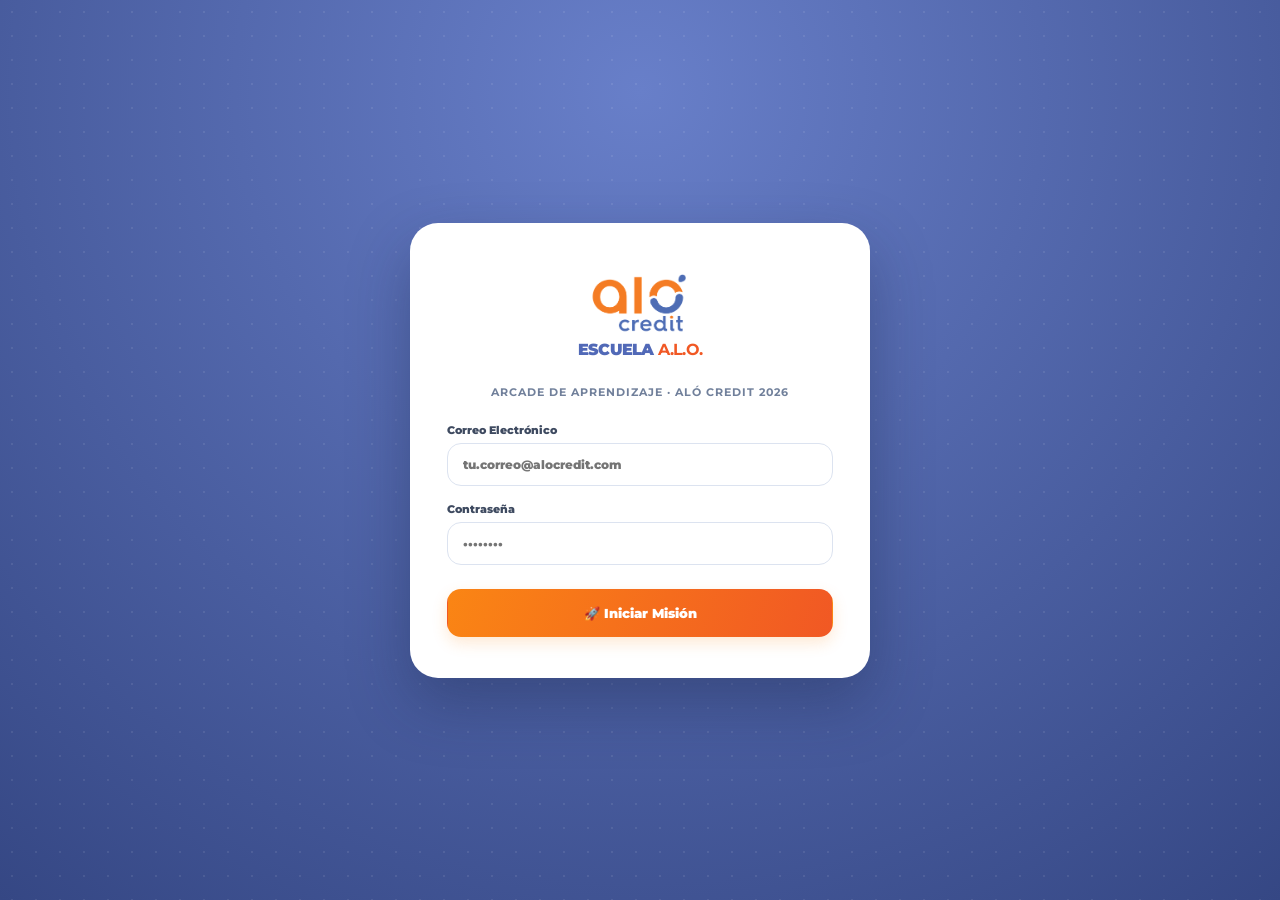
==== commit 87af2592: "Add files via upload" ====
--- a/public/index.html
+++ b/public/index.html
@@ -28,6 +28,8 @@
     <script>
         // Configuración de rutas relativas y detección de servidor estático
         window.APP_BASE_URL = '.';
+        window.SUPABASE_URL = "https://mjuieiyyurrdiqwlafrr.supabase.co";
+        window.SUPABASE_ANON_KEY = "sb_publishable_vFjl3yMqr1ssDgNoik89Nw_L5Twjq-_";
         if (
             window.location.protocol === 'file:' ||
             window.location.hostname.includes('github.io') ||
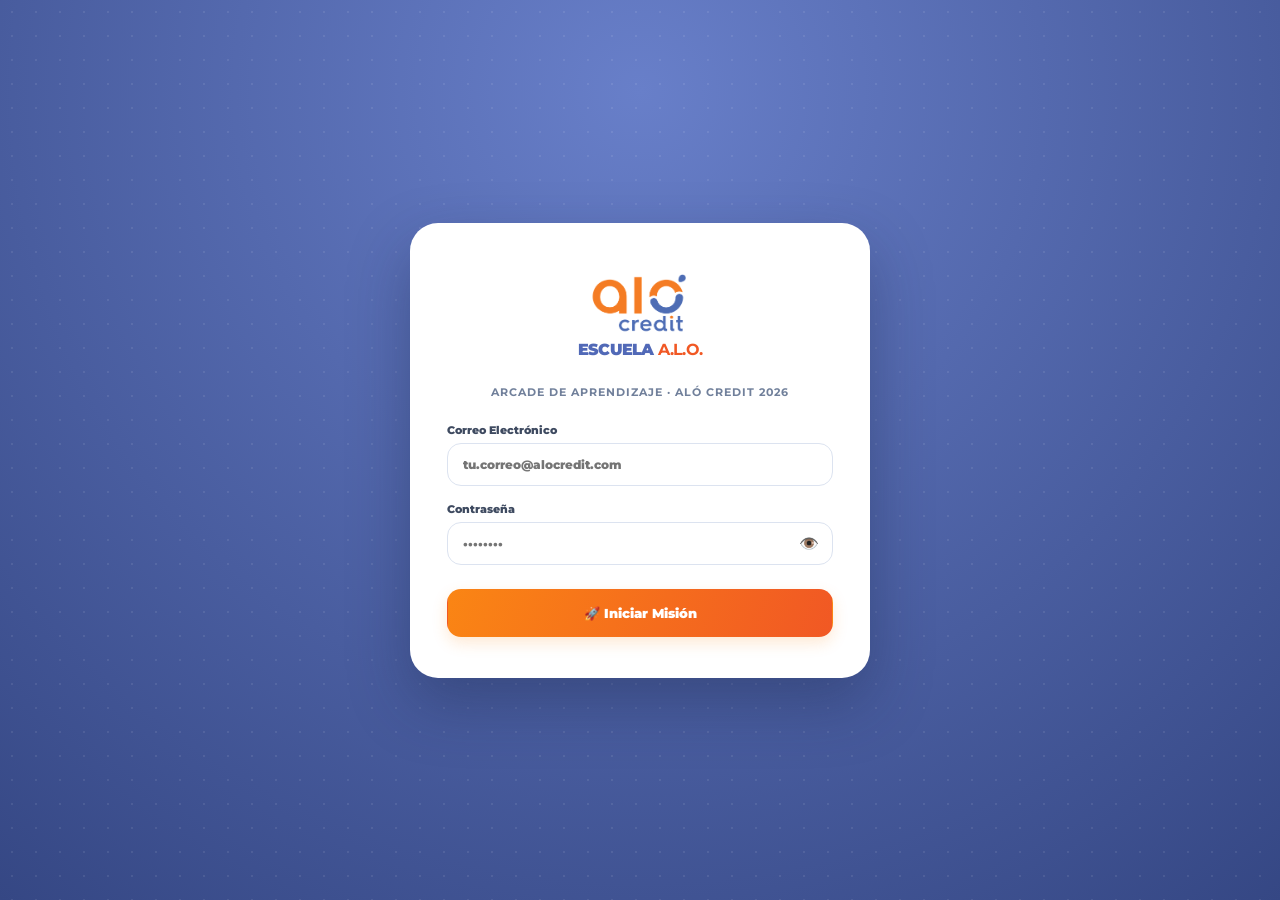
==== commit 19942310: "Add files via upload" ====
--- a/public/index.html
+++ b/public/index.html
@@ -9,9 +9,9 @@
     <link rel="icon" type="image/png" href="./assets/logo.png">
     
     <!-- Hojas de Estilo Desacopladas (Rutas relativas para GitHub Pages y servidores locales) -->
-    <link rel="stylesheet" href="./assets/css/app.css">
-    <link rel="stylesheet" href="./assets/css/auth.css">
-    <link rel="stylesheet" href="./assets/css/certificate.css">
+    <link rel="stylesheet" href="./assets/css/app.css?v=2.2">
+    <link rel="stylesheet" href="./assets/css/auth.css?v=2.2">
+    <link rel="stylesheet" href="./assets/css/certificate.css?v=2.2">
 </head>
 <body>
     <div id="app-root">
@@ -23,6 +23,7 @@
             </div>
         </div>
     </div>
+    <div id="toast-root" aria-live="polite" aria-atomic="true"></div>
 
     <!-- Inyección de configuración global para SPA (Soporte GitHub Pages y modo offline) -->
     <script>
@@ -40,11 +41,11 @@
     </script>
 
     <!-- Scripts de la Aplicación -->
-    <script src="./assets/js/sound.js"></script>
-    <script src="./assets/js/api.js"></script>
-    <script src="./assets/js/course-player.js"></script>
-    <script src="./assets/js/admin.js"></script>
-    <script src="./assets/js/auth.js"></script>
-    <script src="./assets/js/spa.js"></script>
+    <script src="./assets/js/sound.js?v=2.2"></script>
+    <script src="./assets/js/api.js?v=2.2"></script>
+    <script src="./assets/js/course-player.js?v=2.2"></script>
+    <script src="./assets/js/admin.js?v=2.2"></script>
+    <script src="./assets/js/auth.js?v=2.2"></script>
+    <script src="./assets/js/spa.js?v=2.2"></script>
 </body>
 </html>
--- a/public/assets/css/auth.css
+++ b/public/assets/css/auth.css
@@ -86,62 +86,6 @@
     font-weight: 900;
 }
 
-/* PANEL DEMO DE ACCESO RÁPIDO CON LOS 4 USUARIOS */
-.demo-accounts {
-    margin-top: 26px;
-    padding-top: 20px;
-    border-top: 1px solid var(--line);
-    text-align: left;
-}
-.demo-accounts-title {
-    font-size: 10px;
-    font-weight: 900;
-    text-transform: uppercase;
-    letter-spacing: 1.2px;
-    color: var(--muted);
-    margin-bottom: 12px;
-    text-align: center;
-}
-.demo-user-grid {
-    display: grid;
-    grid-template-columns: repeat(2, 1fr);
-    gap: 8px;
-}
-.demo-user-btn {
-    border: 1.5px solid #e1e7f5;
-    background: #f8faff;
-    border-radius: 12px;
-    padding: 9px 10px;
-    display: flex;
-    align-items: center;
-    gap: 8px;
-    text-align: left;
-    transition: background .15s, border-color .15s, transform .15s;
-    cursor: pointer;
-}
-.demo-user-btn:hover {
-    background: #fff;
-    border-color: var(--blue);
-    transform: translateY(-1px);
-    box-shadow: 0 4px 10px #3e4a6010;
-}
-.demo-user-btn .badge-avatar {
-    width: 28px;
-    height: 28px;
-    border-radius: 9px;
-    display: grid;
-    place-items: center;
-    font-size: 14px;
-    flex-shrink: 0;
-    background: #e9eefb;
-}
-.demo-user-btn.cp .badge-avatar { background: #fff1e5; }
-.demo-user-btn.cc .badge-avatar { background: #f3ebff; }
-.demo-user-btn.adm .badge-avatar { background: #e6f6ee; }
-.demo-user-btn.admin .badge-avatar { background: #eef1fb; }
-
-.demo-user-info b { display: block; font-size: 10px; color: var(--ink); line-height: 1.2; }
-.demo-user-info small { font-size: 9px; color: var(--muted); font-weight: 700; }
 
 /* MODAL / PANTALLA CAMBIO OBLIGATORIO DE CONTRASEÑA */
 .must-change-modal {
@@ -167,3 +111,76 @@
     line-height: 1.6;
     margin-bottom: 22px;
 }
+
+/* Alertas integradas para formularios de autenticación */
+.auth-alert {
+    padding: 12px 14px;
+    border-radius: 12px;
+    font-size: 12px;
+    font-weight: 750;
+    line-height: 1.45;
+    margin-bottom: 14px;
+    display: flex;
+    align-items: center;
+    gap: 8px;
+    text-align: left;
+    animation: authAlertIn 0.25s ease;
+}
+.auth-alert.error {
+    background: #fef2f2;
+    color: #991b1b;
+    border: 1.5px solid #f87171;
+}
+.auth-alert.success {
+    background: #f0fdf4;
+    color: #166534;
+    border: 1.5px solid #4ade80;
+}
+@keyframes authAlertIn {
+    from { opacity: 0; transform: translateY(-4px); }
+    to { opacity: 1; transform: translateY(0); }
+}
+
+.password-input-wrap {
+    position: relative;
+    display: flex;
+    align-items: center;
+}
+.password-input-wrap input {
+    width: 100%;
+    padding-right: 44px;
+}
+.btn-toggle-pwd {
+    position: absolute;
+    right: 8px;
+    background: transparent;
+    border: none;
+    cursor: pointer;
+    font-size: 16px;
+    padding: 6px;
+    display: flex;
+    align-items: center;
+    justify-content: center;
+    color: var(--muted);
+    user-select: none;
+    transition: transform 0.15s;
+}
+.btn-toggle-pwd:hover {
+    transform: scale(1.15);
+    color: var(--blue);
+}
+
+.password-match-hint {
+    font-size: 11px;
+    font-weight: 750;
+    margin-top: 4px;
+    display: flex;
+    align-items: center;
+    gap: 5px;
+}
+.password-match-hint.error {
+    color: #dc2626;
+}
+.password-match-hint.success {
+    color: #16a34a;
+}
